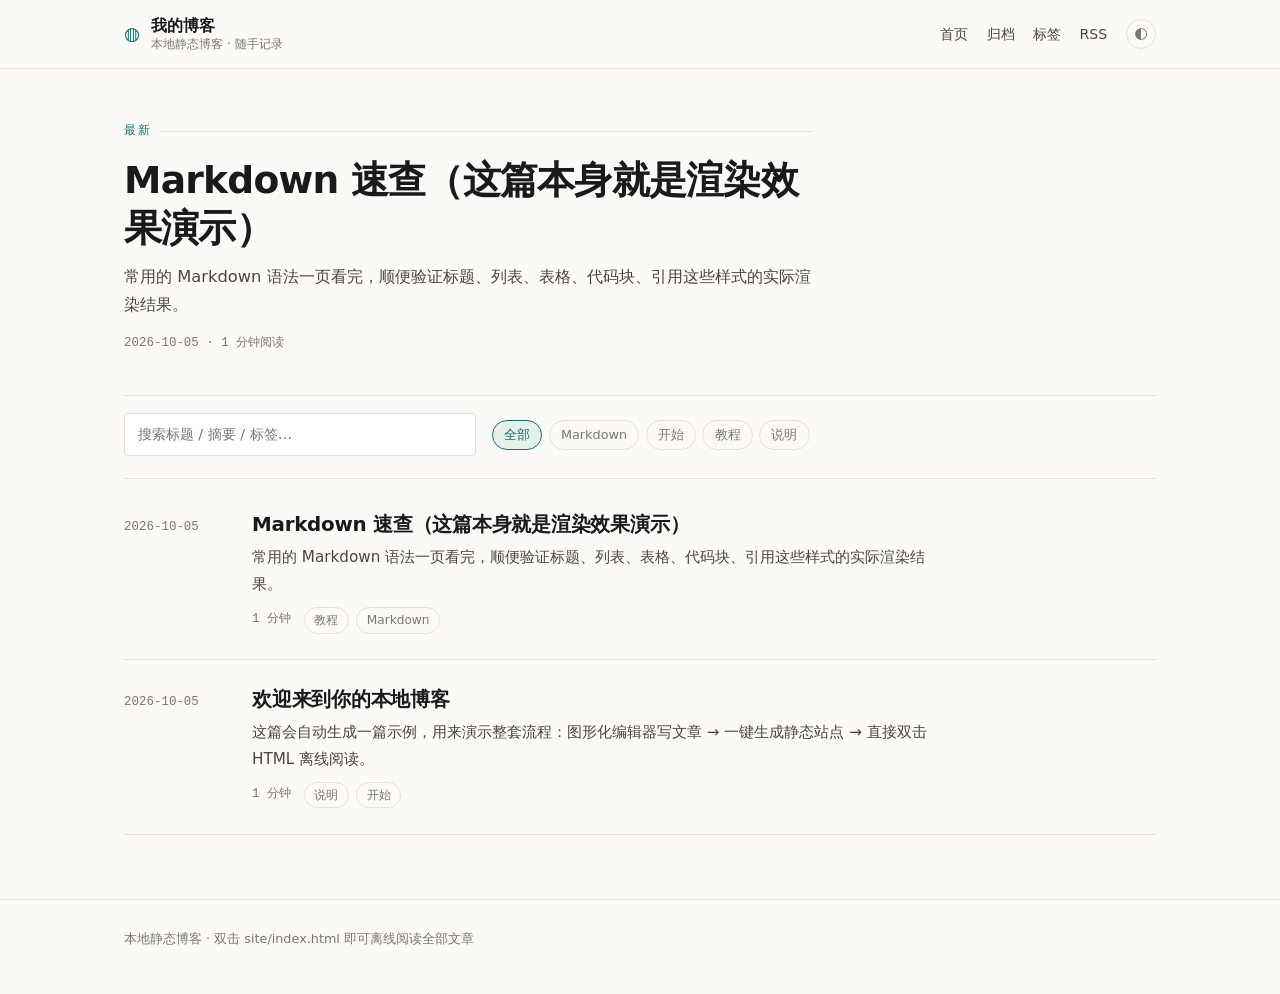
==== index.html @ 6eef1e63 "Add files via upload" ====
<!DOCTYPE html>
<html lang="zh-CN" data-theme="auto">
<head>
<meta charset="utf-8" />
<meta name="viewport" content="width=device-width, initial-scale=1" />
<title>我的博客</title>
<meta name="description" content="本地静态博客 · 随手记录" />

<link rel="stylesheet" href="assets/site.css" />
<link rel="icon" href="data:image/svg+xml,%3Csvg xmlns='http://www.w3.org/2000/svg' viewBox='0 0 32 32'%3E%3Ctext y='26' font-size='24'%3E%E2%97%8D%3C/text%3E%3C/svg%3E" />
<link rel="alternate" type="application/rss+xml" title="我的博客" href="feed.xml" />
<script>try{var t=localStorage.getItem('blog-theme');if(t&&t!=='auto'){document.documentElement.dataset.theme=t;}}catch(e){}</script>
</head>
<body class="page-index">
<a class="skip" href="#main">跳到正文</a>
<header class="site-head">
  <div class="wrap head-inner">
    <a class="brand" href="index.html">
      <span class="brand-mark" aria-hidden="true">◍</span>
      <span class="brand-text"><b>我的博客</b><i>本地静态博客 · 随手记录</i></span>
    </a>
    <nav class="site-nav">
      <a href="index.html">首页</a>
      <a href="archive.html">归档</a>
      <a href="tags.html">标签</a>
      <a href="feed.xml">RSS</a>
      <button id="theme-btn" class="theme-btn" type="button" title="切换深浅色">◐</button>
    </nav>
  </div>
</header>
<main id="main" class="wrap">
<section class="latest">
  <p class="latest-label">最新</p>
  <h1 class="latest-title"><a href="posts/markdown-cheatsheet.html">Markdown 速查（这篇本身就是渲染效果演示）</a></h1>
  <p class="latest-summary">常用的 Markdown 语法一页看完，顺便验证标题、列表、表格、代码块、引用这些样式的实际渲染结果。</p>
  <p class="latest-meta"><time datetime="2026-10-05">2026-10-05</time> · 1 分钟阅读</p>
</section>
<div class="toolbar">
  <input id="search" type="search" placeholder="搜索标题 / 摘要 / 标签…" aria-label="搜索文章" />
  <div id="tagbar" class="tagbar"></div>
</div><div id="entries" class="entries"><article class="entry" data-tags="教程,Markdown" data-search="Markdown 速查（这篇本身就是渲染效果演示） 常用的 Markdown 语法一页看完，顺便验证标题、列表、表格、代码块、引用这些样式的实际渲染结果。 教程 Markdown">
  <div class="entry-side"><time datetime="2026-10-05">2026-10-05</time></div>
  <div class="entry-main">
    <h2 class="entry-title"><a href="posts/markdown-cheatsheet.html">Markdown 速查（这篇本身就是渲染效果演示）</a></h2>
    <p class="entry-summary">常用的 Markdown 语法一页看完，顺便验证标题、列表、表格、代码块、引用这些样式的实际渲染结果。</p>
    <div class="entry-meta"><span class="rt">1 分钟</span><a class="tag" href="tag/%E6%95%99%E7%A8%8B.html" data-tag="教程">教程</a><a class="tag" href="tag/Markdown.html" data-tag="Markdown">Markdown</a></div>
  </div>
</article>
<article class="entry" data-tags="说明,开始" data-search="欢迎来到你的本地博客 这篇会自动生成一篇示例，用来演示整套流程：图形化编辑器写文章 → 一键生成静态站点 → 直接双击 HTML 离线阅读。 说明 开始">
  <div class="entry-side"><time datetime="2026-10-05">2026-10-05</time></div>
  <div class="entry-main">
    <h2 class="entry-title"><a href="posts/welcome.html">欢迎来到你的本地博客</a></h2>
    <p class="entry-summary">这篇会自动生成一篇示例，用来演示整套流程：图形化编辑器写文章 → 一键生成静态站点 → 直接双击 HTML 离线阅读。</p>
    <div class="entry-meta"><span class="rt">1 分钟</span><a class="tag" href="tag/%E8%AF%B4%E6%98%8E.html" data-tag="说明">说明</a><a class="tag" href="tag/%E5%BC%80%E5%A7%8B.html" data-tag="开始">开始</a></div>
  </div>
</article></div>
</main>
<footer class="site-foot">
  <div class="wrap">
    <p>本地静态博客 · 双击 site/index.html 即可离线阅读全部文章</p>
  </div>
</footer>
<script src="assets/site.js" defer></script>
</body>
</html>
---- assets/site.css ----
/* ============================================================
   本地静态博客 · site.css
   一个强调排版节奏与阅读舒适的编辑风主题（无外部依赖、无网络字体）
   ============================================================ */

:root {
  --font-sans: "Segoe UI", "Microsoft YaHei UI", "Microsoft YaHei", system-ui,
    -apple-system, "PingFang SC", "Hiragino Sans GB", sans-serif;
  --font-mono: "Cascadia Mono", "JetBrains Mono", Consolas, "Courier New", monospace;

  --paper: #fbfaf7;
  --surface: #ffffff;
  --surface-2: #f4f2ed;
  --ink: #1b1a18;
  --ink-soft: #4a4640;
  --muted: #7c766c;
  --border: #e5e0d8;
  --border-strong: #d5cec3;
  --accent: #0f766e;
  --accent-soft: rgba(15, 118, 110, 0.09);

  --measure: 43rem;
  --wide: 68rem;
  --radius: 4px;
  --shadow: 0 1px 2px rgba(28, 25, 23, 0.04), 0 8px 24px -18px rgba(28, 25, 23, 0.22);
}

@media (prefers-color-scheme: dark) {
  :root:not([data-theme="light"]) {
    --paper: #131417;
    --surface: #191b1f;
    --surface-2: #202329;
    --ink: #e9e7e4;
    --ink-soft: #c3c0bb;
    --muted: #8f8b85;
    --border: #2a2d33;
    --border-strong: #3a3e46;
    --accent: #56c8bb;
    --accent-soft: rgba(86, 200, 187, 0.12);
    --shadow: 0 1px 2px rgba(0, 0, 0, 0.4), 0 12px 28px -20px rgba(0, 0, 0, 0.7);
  }
}

[data-theme="dark"] {
  --paper: #131417;
  --surface: #191b1f;
  --surface-2: #202329;
  --ink: #e9e7e4;
  --ink-soft: #c3c0bb;
  --muted: #8f8b85;
  --border: #2a2d33;
  --border-strong: #3a3e46;
  --accent: #56c8bb;
  --accent-soft: rgba(86, 200, 187, 0.12);
  --shadow: 0 1px 2px rgba(0, 0, 0, 0.4), 0 12px 28px -20px rgba(0, 0, 0, 0.7);
}

* { box-sizing: border-box; }

html { -webkit-text-size-adjust: 100%; scroll-behavior: smooth; }

body {
  margin: 0;
  background: var(--paper);
  color: var(--ink);
  font-family: var(--font-sans);
  font-size: 16.5px;
  line-height: 1.75;
  text-rendering: optimizeLegibility;
  -webkit-font-smoothing: antialiased;
}

@media (prefers-reduced-motion: reduce) {
  html { scroll-behavior: auto; }
  * { animation-duration: 0.01ms !important; transition-duration: 0.01ms !important; }
}

.wrap { width: 100%; max-width: var(--wide); margin: 0 auto; padding: 0 1.75rem; }

a { color: inherit; text-decoration: none; }
a:hover { color: var(--accent); }

:focus-visible { outline: 2px solid var(--accent); outline-offset: 3px; border-radius: 2px; }

.skip {
  position: absolute; left: -9999px; top: 0; background: var(--surface);
  padding: 0.6rem 1rem; border: 1px solid var(--border);
}
.skip:focus { left: 1rem; top: 0.5rem; z-index: 50; }

.muted { color: var(--muted); }

/* ---------------------------------------------- 页头 */

.site-head {
  position: sticky; top: 0; z-index: 30;
  background: var(--paper);
  background: color-mix(in srgb, var(--paper) 92%, transparent);
  backdrop-filter: saturate(1.4) blur(6px);
  border-bottom: 1px solid var(--border);
}

.head-inner {
  display: flex; align-items: center; justify-content: space-between;
  gap: 1.5rem; min-height: 4.25rem;
}

.brand { display: flex; align-items: center; gap: 0.7rem; }
.brand-mark { color: var(--accent); font-size: 1.15rem; line-height: 1; }
.brand-text { display: flex; flex-direction: column; line-height: 1.25; }
.brand-text b { font-size: 1.02rem; font-weight: 650; letter-spacing: -0.01em; }
.brand-text i { font-style: normal; font-size: 0.74rem; color: var(--muted); }

.site-nav { display: flex; align-items: center; gap: 1.15rem; font-size: 0.88rem; }
.site-nav a { color: var(--ink-soft); position: relative; padding: 0.2rem 0; }
.site-nav a::after {
  content: ""; position: absolute; left: 0; right: 100%; bottom: -2px;
  height: 1px; background: var(--accent); transition: right 0.22s ease;
}
.site-nav a:hover::after { right: 0; }

.theme-btn {
  font: inherit; font-size: 0.95rem; line-height: 1;
  background: none; border: 1px solid var(--border); color: var(--muted);
  width: 1.9rem; height: 1.9rem; border-radius: 50%; cursor: pointer;
  transition: color 0.18s ease, border-color 0.18s ease;
}
.theme-btn:hover { color: var(--accent); border-color: var(--accent); }

/* ---------------------------------------------- 首页 · 最新一篇 */

.latest { margin: 3.25rem 0 2.5rem; max-width: var(--measure); }
.latest-label {
  margin: 0 0 0.9rem; font-family: var(--font-mono); font-size: 0.72rem;
  letter-spacing: 0.16em; text-transform: uppercase; color: var(--accent);
  display: flex; align-items: center; gap: 0.6rem;
}
.latest-label::after {
  content: ""; flex: 1; height: 1px; background: var(--border);
}
.latest-title {
  margin: 0 0 0.7rem; font-size: clamp(1.7rem, 3.4vw, 2.35rem);
  line-height: 1.28; letter-spacing: -0.02em; font-weight: 660;
}
.latest-summary { margin: 0 0 0.8rem; color: var(--ink-soft); font-size: 1.02rem; }
.latest-meta { margin: 0; font-family: var(--font-mono); font-size: 0.78rem; color: var(--muted); }

/* ---------------------------------------------- 工具条（搜索 + 标签筛选） */

.toolbar {
  display: flex; flex-wrap: wrap; align-items: center; gap: 0.75rem 1rem;
  padding: 1.1rem 0 1.35rem; border-top: 1px solid var(--border);
  border-bottom: 1px solid var(--border); margin-bottom: 0.4rem;
}
#search {
  font: inherit; font-size: 0.9rem; color: var(--ink);
  background: var(--surface); border: 1px solid var(--border);
  border-radius: var(--radius); padding: 0.5rem 0.8rem; min-width: 15rem; flex: 1 1 15rem;
  max-width: 22rem;
}
#search::placeholder { color: var(--muted); }
#search:focus { border-color: var(--accent); outline: none; box-shadow: 0 0 0 3px var(--accent-soft); }

.tagbar { display: flex; flex-wrap: wrap; gap: 0.4rem; }
.tagbar button {
  font: inherit; font-size: 0.8rem; cursor: pointer;
  background: none; color: var(--muted);
  border: 1px solid var(--border); border-radius: 100px; padding: 0.16rem 0.7rem;
  transition: all 0.16s ease;
}
.tagbar button:hover { color: var(--ink); border-color: var(--border-strong); }
.tagbar button[aria-pressed="true"] {
  background: var(--accent-soft); border-color: var(--accent); color: var(--accent);
}
.tagbar span.all-label { font-size: 0.78rem; color: var(--muted); align-self: center; }

/* ---------------------------------------------- 文章列表 */

.entries { display: flex; flex-direction: column; }

.entry {
  display: grid; grid-template-columns: 6.5rem 1fr; gap: 1.5rem;
  padding: 1.6rem 0; border-bottom: 1px solid var(--border);
}
.entry-side time { font-family: var(--font-mono); font-size: 0.78rem; color: var(--muted); }
.entry-main { min-width: 0; max-width: var(--measure); }
.entry-title { margin: 0 0 0.35rem; font-size: 1.24rem; line-height: 1.4; font-weight: 640; letter-spacing: -0.012em; }
.entry-title .badge {
  margin-left: 0.55rem; vertical-align: 0.12em;
  font-size: 0.66rem; font-family: var(--font-sans); font-weight: 500;
  color: #a15c00; border: 1px solid #e0b070; background: #fdf3e2;
  padding: 0.05rem 0.4rem; border-radius: 3px;
}
.entry-summary { margin: 0 0 0.6rem; color: var(--ink-soft); font-size: 0.95rem; }
.entry-meta { display: flex; flex-wrap: wrap; align-items: center; gap: 0.45rem; font-size: 0.78rem; }
.entry-meta .rt { font-family: var(--font-mono); color: var(--muted); margin-right: 0.35rem; }

.tag {
  color: var(--muted); border: 1px solid var(--border); border-radius: 100px;
  padding: 0.1rem 0.6rem; font-size: 0.76rem; transition: all 0.16s ease;
}
.tag:hover { color: var(--accent); border-color: var(--accent); }

.empty { padding: 4rem 0; max-width: var(--measure); }
.empty h2 { margin: 0 0 0.6rem; font-size: 1.3rem; }
.empty p { margin: 0; color: var(--muted); }
.empty code { font-family: var(--font-mono); font-size: 0.85rem; background: var(--surface-2); padding: 0.1rem 0.35rem; border-radius: 3px; }

.pager {
  display: flex; align-items: center; justify-content: space-between;
  padding: 1.6rem 0 2rem; font-size: 0.86rem;
}
.pager-info { font-family: var(--font-mono); font-size: 0.78rem; color: var(--muted); }
.pager-empty { width: 4rem; }

/* ---------------------------------------------- 页面标题 */

.page-title { margin: 3.25rem 0 0.5rem; font-size: clamp(1.6rem, 3vw, 2.1rem); letter-spacing: -0.02em; font-weight: 660; }
.page-note { margin: 0 0 2.25rem; color: var(--muted); font-size: 0.86rem; font-family: var(--font-mono); }

/* ---------------------------------------------- 归档 */

.arc-year { margin: 0 0 2.25rem; max-width: var(--measure); }
.arc-year h2 {
  font-size: 1.05rem; margin: 0 0 0.75rem; padding-bottom: 0.5rem;
  border-bottom: 1px solid var(--border); display: flex; justify-content: space-between; align-items: baseline;
}
.arc-year h2 .count { font-family: var(--font-mono); font-size: 0.74rem; color: var(--muted); font-weight: 400; }
.arc-year ul { list-style: none; margin: 0; padding: 0; }
.arc-year li { display: grid; grid-template-columns: 3.6rem 1fr auto; gap: 1rem; padding: 0.42rem 0; align-items: baseline; }
.arc-year li time { font-family: var(--font-mono); font-size: 0.76rem; color: var(--muted); }
.arc-year li a { font-size: 0.98rem; }
.arc-tags { font-size: 0.74rem; color: var(--muted); }

/* ---------------------------------------------- 标签云 */

.cloud { display: flex; flex-wrap: wrap; gap: 0.6rem; max-width: var(--measure); }
.cloud-item {
  display: inline-flex; align-items: center; gap: 0.5rem;
  border: 1px solid var(--border); border-radius: var(--radius);
  padding: 0.42rem 0.8rem; font-size: 0.92rem; transition: all 0.16s ease;
}
.cloud-item i { font-style: normal; font-family: var(--font-mono); font-size: 0.72rem; color: var(--muted); }
.cloud-item:hover { border-color: var(--accent); color: var(--accent); }

/* ---------------------------------------------- 文章正文 */

.post { padding: 3rem 0 2rem; }
.post-head { max-width: var(--measure); margin-bottom: 2rem; }
.post-head h1 { margin: 0 0 0.9rem; font-size: clamp(1.75rem, 3.6vw, 2.4rem); line-height: 1.3; letter-spacing: -0.022em; font-weight: 660; }
.post-meta { display: flex; flex-wrap: wrap; gap: 0.45rem; margin: 0 0 0.85rem; font-family: var(--font-mono); font-size: 0.78rem; color: var(--muted); }
.post-meta .dot { color: var(--border-strong); }

.toc {
  max-width: var(--measure); margin: 0 0 2rem; padding: 0.9rem 1.1rem;
  background: var(--surface); border: 1px solid var(--border); border-radius: var(--radius);
  font-size: 0.88rem;
}
.toc summary { cursor: pointer; color: var(--muted); font-size: 0.8rem; letter-spacing: 0.08em; text-transform: uppercase; }
.toc ul { list-style: none; margin: 0.7rem 0 0; padding: 0; }
.toc li { padding: 0.14rem 0; }
.toc-l3 { padding-left: 1.2rem !important; font-size: 0.84rem; }
.toc a { color: var(--ink-soft); }
.toc a:hover { color: var(--accent); }

.prose { max-width: var(--measure); font-size: 1.03rem; line-height: 1.88; }
.prose > *:first-child { margin-top: 0; }
.prose p { margin: 0 0 1.25rem; }
.prose h2 {
  margin: 2.5rem 0 1rem; font-size: 1.4rem; line-height: 1.4; letter-spacing: -0.015em;
  padding-top: 0.4rem; border-top: 1px solid var(--border);
}
.prose h3 { margin: 2rem 0 0.8rem; font-size: 1.14rem; }
.prose h4, .prose h5, .prose h6 { margin: 1.6rem 0 0.6rem; font-size: 1rem; }
.prose ul, .prose ol { margin: 0 0 1.25rem; padding-left: 1.4rem; }
.prose li { margin: 0.35rem 0; }
.prose li > ul, .prose li > ol { margin: 0.35rem 0; }
.prose a { color: var(--accent); text-decoration: underline; text-underline-offset: 2px; text-decoration-thickness: 1px; }
.prose a:hover { text-decoration-thickness: 2px; }
.prose strong { font-weight: 660; }
.prose hr { margin: 2.4rem 0; border: 0; border-top: 1px solid var(--border); }
.prose img { max-width: 100%; height: auto; border-radius: var(--radius); border: 1px solid var(--border); }

.prose blockquote {
  margin: 1.6rem 0; padding: 0.2rem 0 0.2rem 1.15rem;
  border-left: 2px solid var(--accent); color: var(--ink-soft);
}
.prose blockquote p:last-child { margin-bottom: 0; }

.prose code {
  font-family: var(--font-mono); font-size: 0.87em;
  background: var(--surface-2); border: 1px solid var(--border);
  padding: 0.08rem 0.34rem; border-radius: 3px;
}
.prose pre {
  margin: 0; overflow-x: auto; padding: 1rem 1.1rem;
  background: var(--surface); font-size: 0.86rem; line-height: 1.65;
}
.prose pre code { background: none; border: 0; padding: 0; font-size: 1em; }
.code-block {
  position: relative; margin: 1.5rem 0; border: 1px solid var(--border);
  border-radius: var(--radius); background: var(--surface); overflow: hidden;
}
.code-lang {
  position: absolute; top: 0; right: 0; padding: 0.18rem 0.55rem;
  font-family: var(--font-mono); font-size: 0.68rem; color: var(--muted);
  border-left: 1px solid var(--border); border-bottom: 1px solid var(--border);
  border-bottom-left-radius: var(--radius); background: var(--surface-2);
}
.prose .code-block > pre { padding-top: 1.8rem; }

.table-wrap { margin: 1.5rem 0; overflow-x: auto; border: 1px solid var(--border); border-radius: var(--radius); }
.prose table { border-collapse: collapse; width: 100%; font-size: 0.92rem; }
.prose th, .prose td { padding: 0.55rem 0.85rem; border-bottom: 1px solid var(--border); text-align: left; }
.prose thead th { background: var(--surface-2); font-weight: 620; white-space: nowrap; }
.prose tbody tr:last-child td { border-bottom: 0; }

.post-foot { max-width: var(--measure); margin-top: 3rem; padding-top: 1.5rem; border-top: 1px solid var(--border); }
.back { font-size: 0.88rem; color: var(--muted); }
.post-nav { display: grid; grid-template-columns: 1fr 1fr; gap: 1rem; margin-top: 1.4rem; font-size: 0.92rem; }
.pn-next { text-align: right; }
.back-row { margin: 2.25rem 0 0; }

/* ---------------------------------------------- 页脚 */

.site-foot {
  margin-top: 4rem; border-top: 1px solid var(--border);
  padding: 1.75rem 0 2.75rem; font-size: 0.8rem; color: var(--muted);
}
.site-foot p { margin: 0; }

/* ---------------------------------------------- 窄屏 */

@media (max-width: 720px) {
  body { font-size: 16px; }
  .wrap { padding: 0 1.15rem; }
  .entry { grid-template-columns: 1fr; gap: 0.3rem; padding: 1.35rem 0; }
  .entry-side time { font-size: 0.72rem; }
  .head-inner { min-height: 3.8rem; }
  .brand-text i { display: none; }
  .site-nav { gap: 0.85rem; font-size: 0.84rem; }
  .latest { margin-top: 2.25rem; }
  .arc-year li { grid-template-columns: 3.2rem 1fr; }
  .arc-tags { display: none; }
  .post-nav { grid-template-columns: 1fr; }
  .pn-next { text-align: left; }
  .toolbar { padding: 0.9rem 0 1.1rem; }
}

@media print {
  .site-head, .site-foot, .toolbar, .pager, .post-nav, .toc { display: none; }
  body { background: #fff; color: #000; font-size: 12pt; }
  .prose a { color: #000; text-decoration: none; }
}
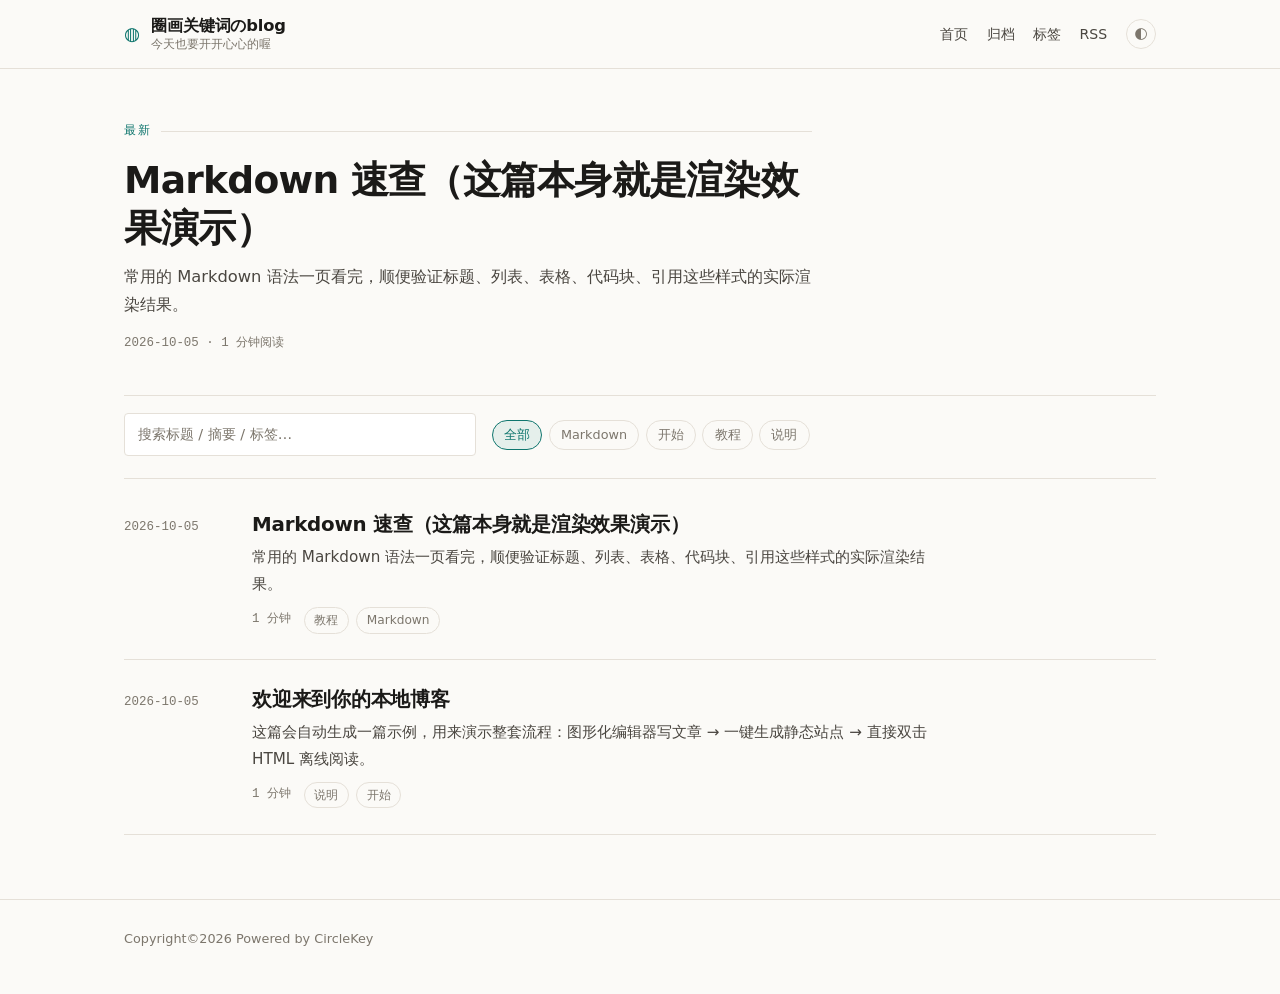
==== commit dd08dda2: "Update index.html" ====
--- a/index.html
+++ b/index.html
@@ -3,12 +3,12 @@
 <head>
 <meta charset="utf-8" />
 <meta name="viewport" content="width=device-width, initial-scale=1" />
-<title>我的博客</title>
-<meta name="description" content="本地静态博客 · 随手记录" />
+<title>圈画关键词のblog</title>
+<meta name="description" content="今天也要开开心心的喔~" />
 
 <link rel="stylesheet" href="assets/site.css" />
 <link rel="icon" href="data:image/svg+xml,%3Csvg xmlns='http://www.w3.org/2000/svg' viewBox='0 0 32 32'%3E%3Ctext y='26' font-size='24'%3E%E2%97%8D%3C/text%3E%3C/svg%3E" />
-<link rel="alternate" type="application/rss+xml" title="我的博客" href="feed.xml" />
+<link rel="alternate" type="application/rss+xml" title="CircleKeyword" href="feed.xml" />
 <script>try{var t=localStorage.getItem('blog-theme');if(t&&t!=='auto'){document.documentElement.dataset.theme=t;}}catch(e){}</script>
 </head>
 <body class="page-index">
@@ -17,7 +17,7 @@
   <div class="wrap head-inner">
     <a class="brand" href="index.html">
       <span class="brand-mark" aria-hidden="true">◍</span>
-      <span class="brand-text"><b>我的博客</b><i>本地静态博客 · 随手记录</i></span>
+      <span class="brand-text"><b>圈画关键词のblog</b><i>今天也要开开心心的喔</i></span>
     </a>
     <nav class="site-nav">
       <a href="index.html">首页</a>
@@ -46,7 +46,7 @@
     <div class="entry-meta"><span class="rt">1 分钟</span><a class="tag" href="tag/%E6%95%99%E7%A8%8B.html" data-tag="教程">教程</a><a class="tag" href="tag/Markdown.html" data-tag="Markdown">Markdown</a></div>
   </div>
 </article>
-<article class="entry" data-tags="说明,开始" data-search="欢迎来到你的本地博客 这篇会自动生成一篇示例，用来演示整套流程：图形化编辑器写文章 → 一键生成静态站点 → 直接双击 HTML 离线阅读。 说明 开始">
+<article class="entry" data-tags="说明,开始" data-search="欢迎来到你的本地博客 这篇为自动生成的示例，用来演示整套流程。 说明 开始">
   <div class="entry-side"><time datetime="2026-10-05">2026-10-05</time></div>
   <div class="entry-main">
     <h2 class="entry-title"><a href="posts/welcome.html">欢迎来到你的本地博客</a></h2>
@@ -57,7 +57,7 @@
 </main>
 <footer class="site-foot">
   <div class="wrap">
-    <p>本地静态博客 · 双击 site/index.html 即可离线阅读全部文章</p>
+    <p>Copyright©2026   Powered by CircleKey</p>
   </div>
 </footer>
 <script src="assets/site.js" defer></script>
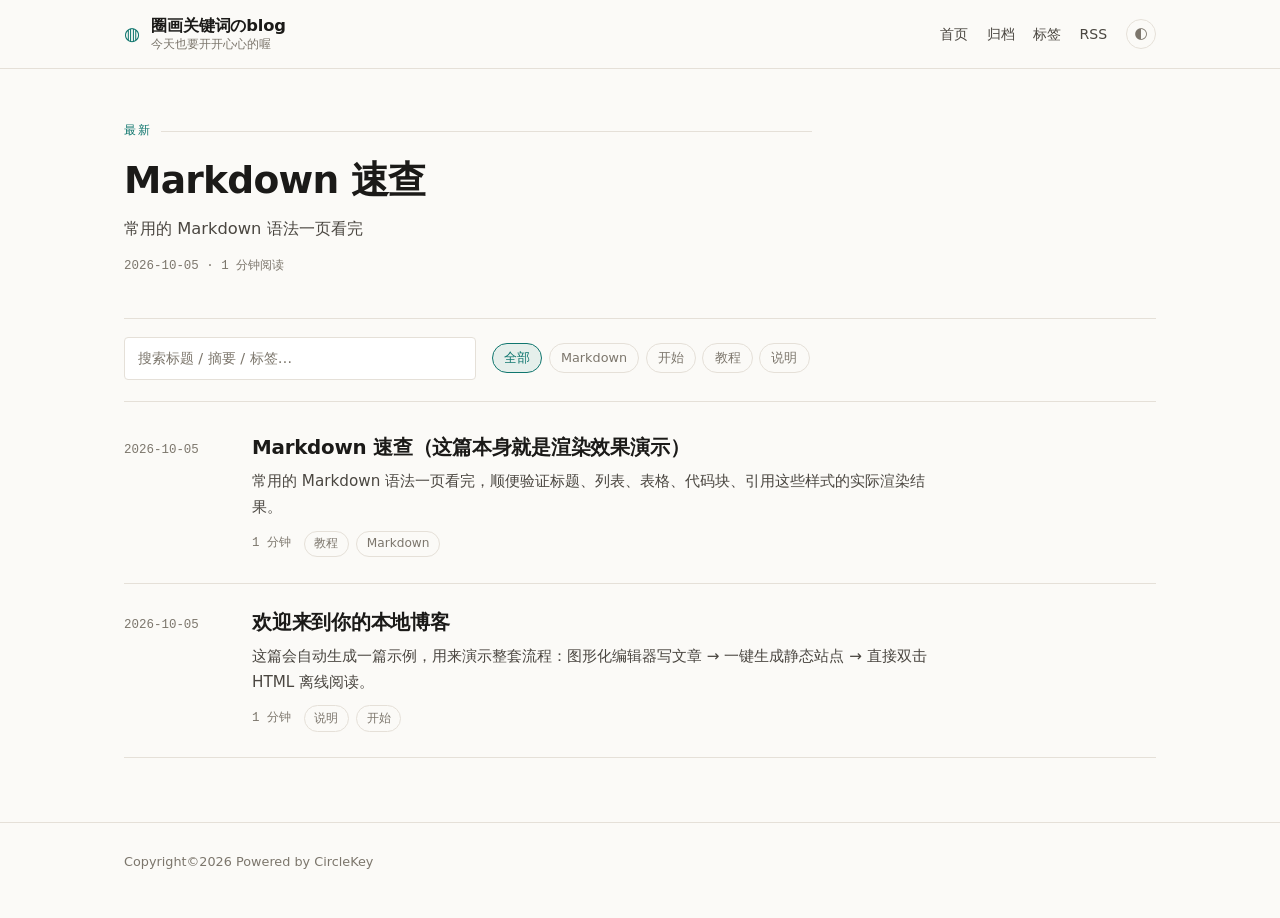
==== commit aff5f5f1: "Update index.html" ====
--- a/index.html
+++ b/index.html
@@ -31,8 +31,8 @@
 <main id="main" class="wrap">
 <section class="latest">
   <p class="latest-label">最新</p>
-  <h1 class="latest-title"><a href="posts/markdown-cheatsheet.html">Markdown 速查（这篇本身就是渲染效果演示）</a></h1>
-  <p class="latest-summary">常用的 Markdown 语法一页看完，顺便验证标题、列表、表格、代码块、引用这些样式的实际渲染结果。</p>
+  <h1 class="latest-title"><a href="posts/markdown-cheatsheet.html">Markdown 速查</a></h1>
+  <p class="latest-summary">常用的 Markdown 语法一页看完</p>
   <p class="latest-meta"><time datetime="2026-10-05">2026-10-05</time> · 1 分钟阅读</p>
 </section>
 <div class="toolbar">
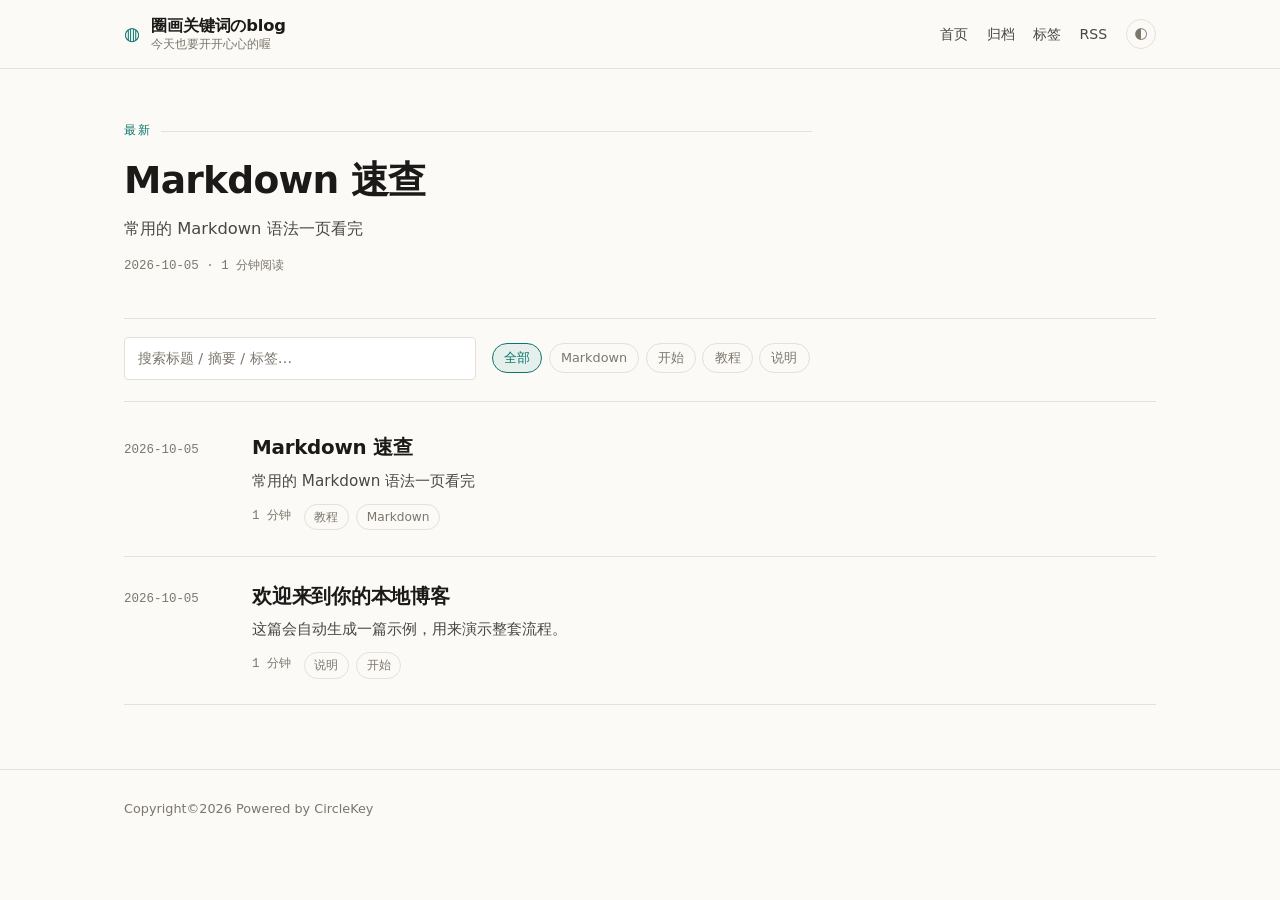
==== commit 63b98d30: "Fix HTML formatting and structure" ====
--- a/index.html
+++ b/index.html
@@ -38,19 +38,19 @@
 <div class="toolbar">
   <input id="search" type="search" placeholder="搜索标题 / 摘要 / 标签…" aria-label="搜索文章" />
   <div id="tagbar" class="tagbar"></div>
-</div><div id="entries" class="entries"><article class="entry" data-tags="教程,Markdown" data-search="Markdown 速查（这篇本身就是渲染效果演示） 常用的 Markdown 语法一页看完，顺便验证标题、列表、表格、代码块、引用这些样式的实际渲染结果。 教程 Markdown">
+</div><div id="entries" class="entries"><article class="entry" data-tags="教程,Markdown" data-search="Markdown 速查 教程 Markdown">
   <div class="entry-side"><time datetime="2026-10-05">2026-10-05</time></div>
   <div class="entry-main">
-    <h2 class="entry-title"><a href="posts/markdown-cheatsheet.html">Markdown 速查（这篇本身就是渲染效果演示）</a></h2>
-    <p class="entry-summary">常用的 Markdown 语法一页看完，顺便验证标题、列表、表格、代码块、引用这些样式的实际渲染结果。</p>
+    <h2 class="entry-title"><a href="posts/markdown-cheatsheet.html">Markdown 速查</a></h2>
+    <p class="entry-summary">常用的 Markdown 语法一页看完</p>
     <div class="entry-meta"><span class="rt">1 分钟</span><a class="tag" href="tag/%E6%95%99%E7%A8%8B.html" data-tag="教程">教程</a><a class="tag" href="tag/Markdown.html" data-tag="Markdown">Markdown</a></div>
   </div>
 </article>
-<article class="entry" data-tags="说明,开始" data-search="欢迎来到你的本地博客 这篇为自动生成的示例，用来演示整套流程。 说明 开始">
+<article class="entry" data-tags="说明,开始" data-search="欢迎来到你的博客 这篇为自动生成的示例，用来演示整套流程。 说明 开始">
   <div class="entry-side"><time datetime="2026-10-05">2026-10-05</time></div>
   <div class="entry-main">
     <h2 class="entry-title"><a href="posts/welcome.html">欢迎来到你的本地博客</a></h2>
-    <p class="entry-summary">这篇会自动生成一篇示例，用来演示整套流程：图形化编辑器写文章 → 一键生成静态站点 → 直接双击 HTML 离线阅读。</p>
+    <p class="entry-summary">这篇会自动生成一篇示例，用来演示整套流程。</p>
     <div class="entry-meta"><span class="rt">1 分钟</span><a class="tag" href="tag/%E8%AF%B4%E6%98%8E.html" data-tag="说明">说明</a><a class="tag" href="tag/%E5%BC%80%E5%A7%8B.html" data-tag="开始">开始</a></div>
   </div>
 </article></div>
